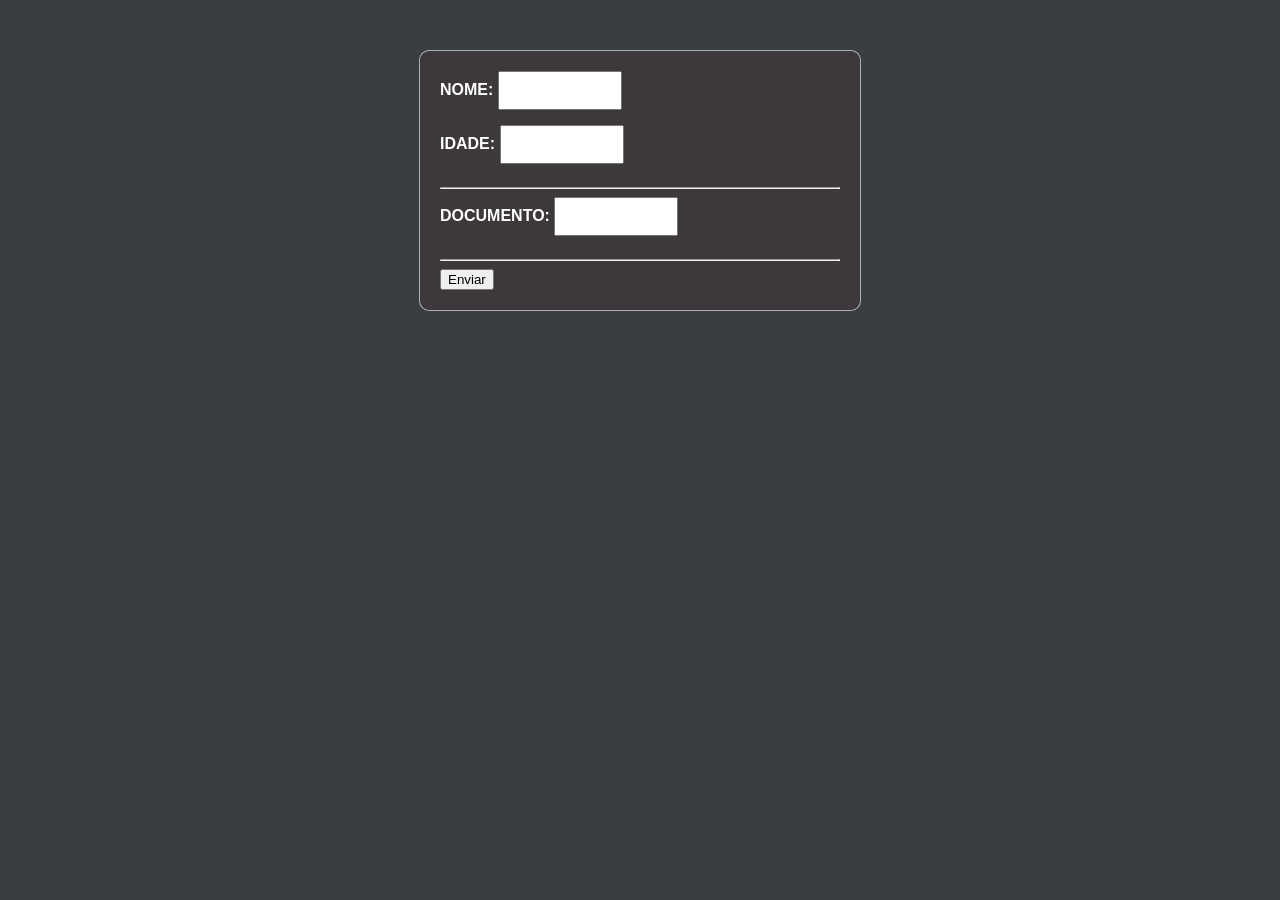
==== index.html @ c34dcff2 "kk" ====
<!DOCTYPE html>
<html lang="en">
<head>
    <meta charset="UTF-8">
    <meta name="viewport" content="width=device-width, initial-scale=1.0">
    <title>Breakmen</title>
    <link rel="stylesheet" href="style.css">
</head>
<body>
    

<form >
<label >NOME:</label>

<input type="text">
<br>
<label>IDADE:</label>

<input type="number">
<hr>

<label>DOCUMENTO:</label>

<input type="number">
<hr>
<button>Enviar</button>

<!--formas de fazer o projeto-->


</form>


</body>
</html>
---- style.css ----
body{

background-color:  #3a3d42;
font-family: Verdana, Geneva, Tahoma, sans-serif;
}
form{
width: 400px;
    background-color: rgb(61, 56, 60);
    padding: 20px;
    margin: 50px auto;
    border: 1px solid #cccccccc;
    border-radius: 10px;
}
label{
color: white;
    font-weight: bold;
}
input{
    width: 100px;
    padding: 10px;
    margin-bottom: 15px;
}
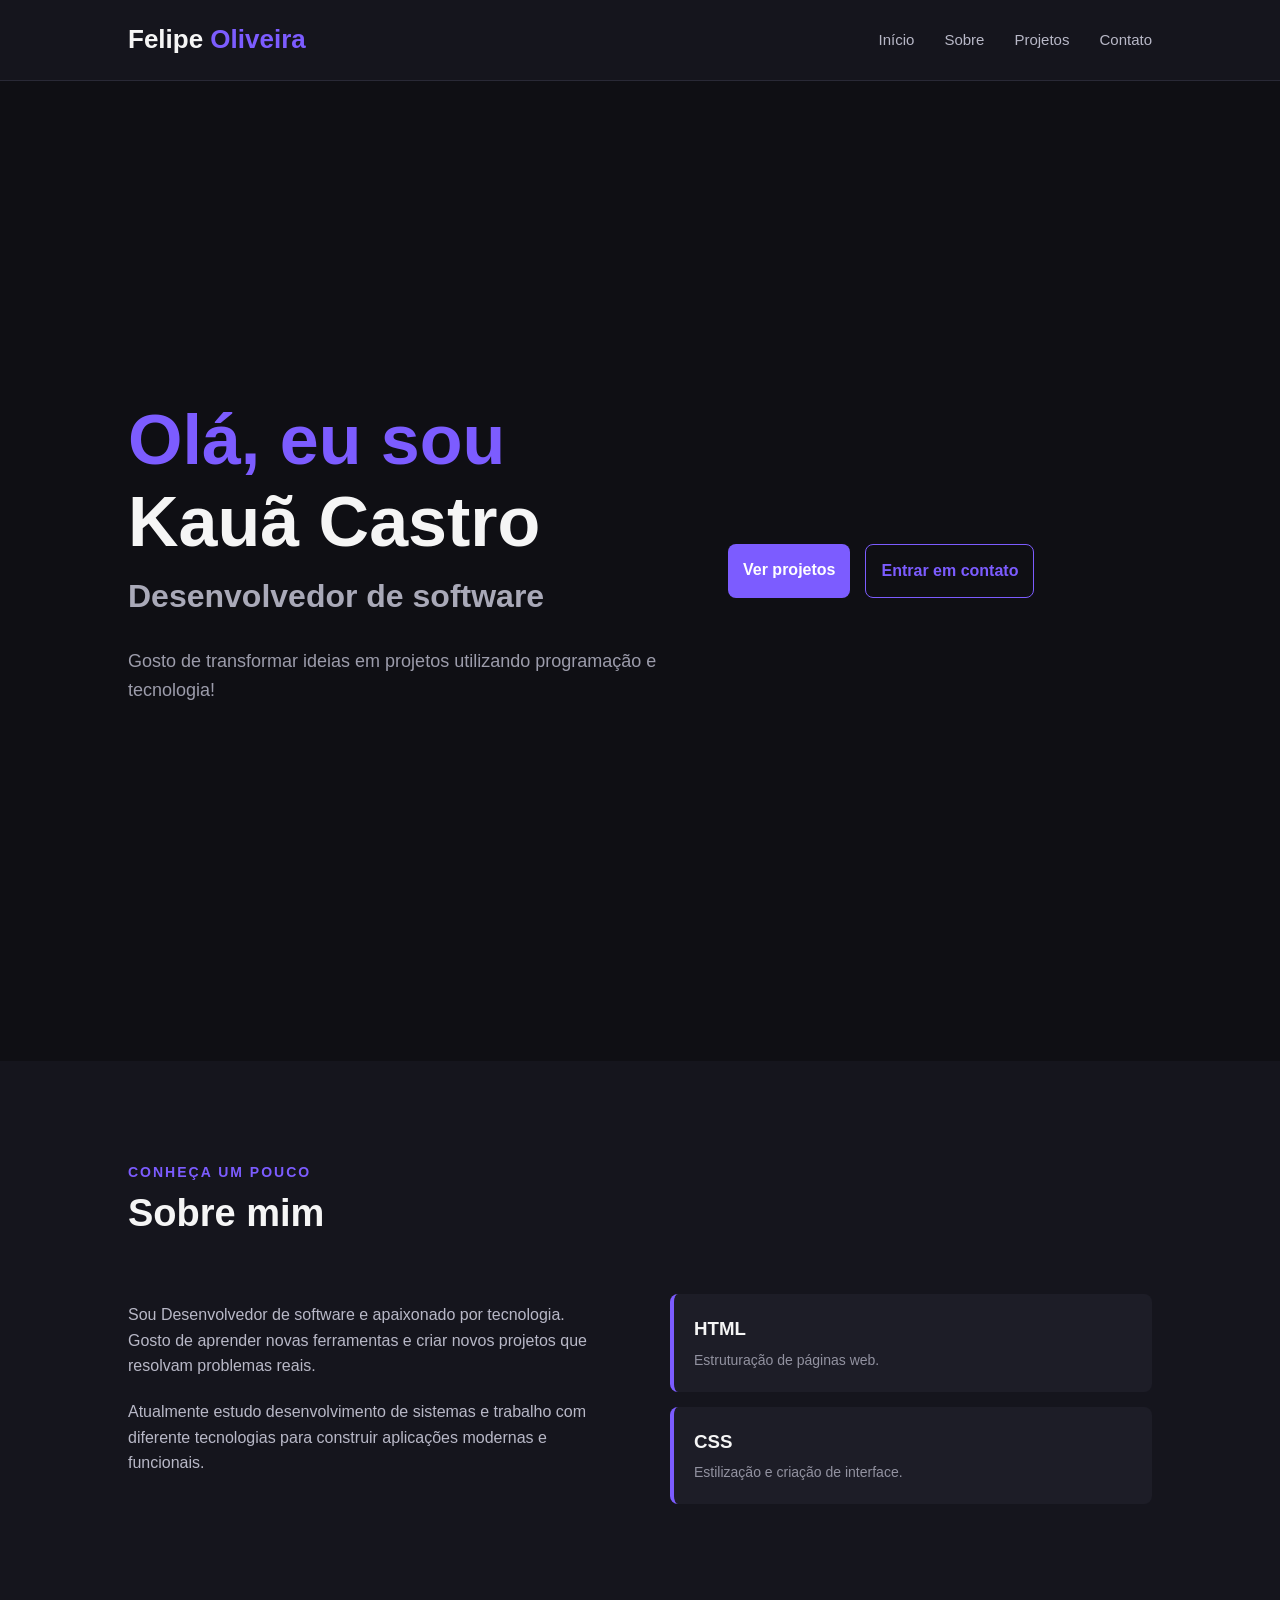
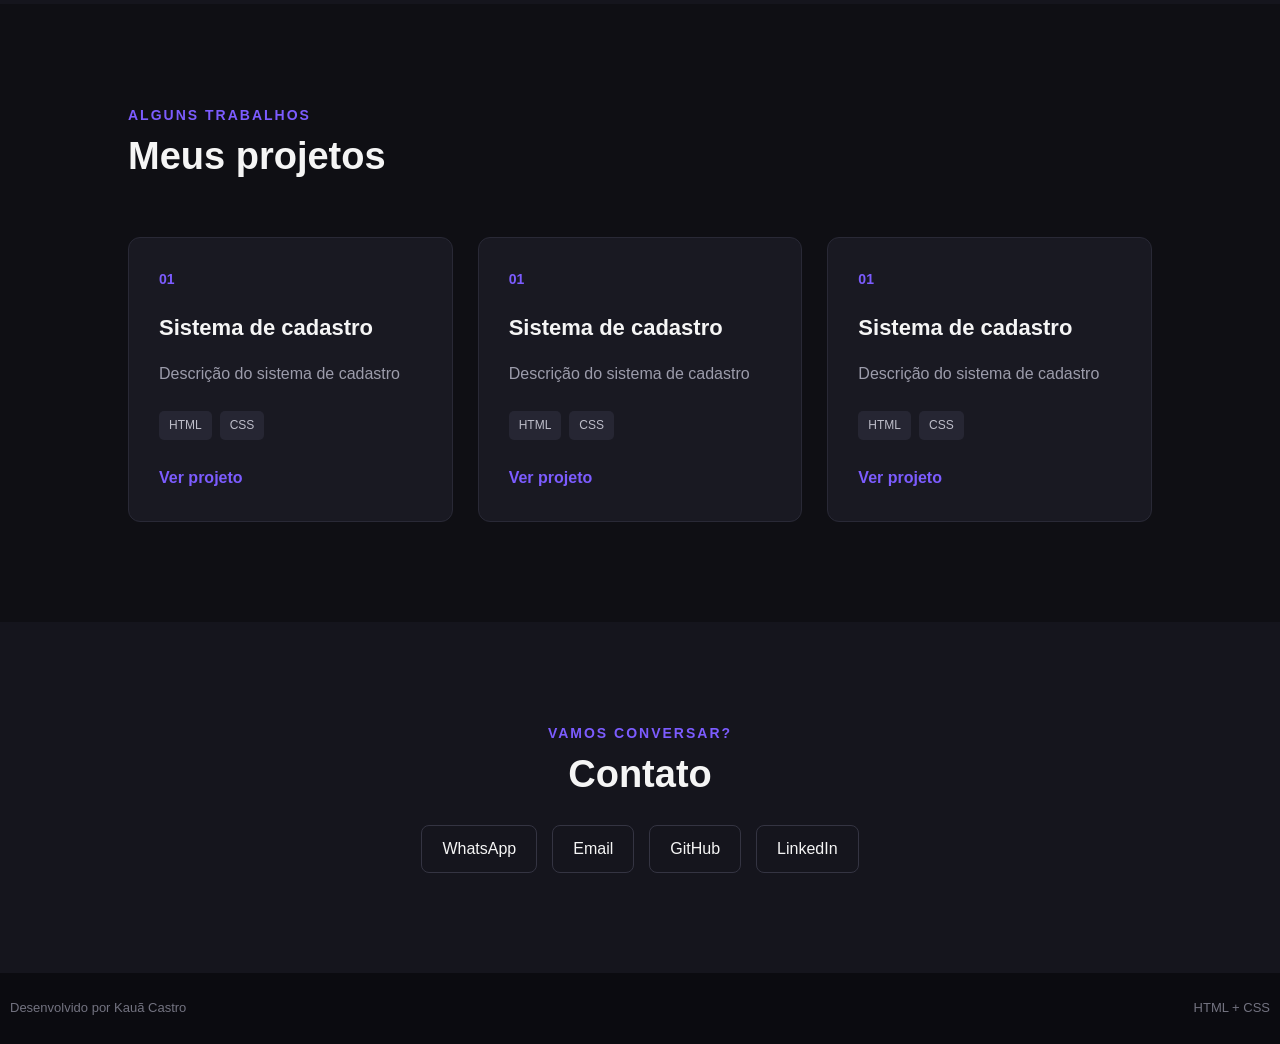
==== commit 6799155d: "Salvar" ====
--- a/index.html
+++ b/index.html
@@ -1,35 +1,151 @@
 <!DOCTYPE html>
-<html lang="en">
+<html lang="pt-br">
 <head>
     <meta charset="UTF-8">
     <meta name="viewport" content="width=device-width, initial-scale=1.0">
-    <title>Breakmen</title>
-    <link rel="stylesheet" href="style.css">
+    <title>Felipe Oliveira | Portfólio</title>
+    <link rel="stylesheet" href="portifolio.css">
 </head>
 <body>
+    <!--   MENU   -->
+    <header>
+        <div class="logo">
+            <h2>Felipe <span>Oliveira</span></h2>
+        </div>
+
+        <nav>
+            <a href="#inicio">Início</a>
+            <a href="#sobre">Sobre</a>
+            <a href="#projetos">Projetos</a>
+            <a href="#contato">Contato</a>
+        </nav>
+    </header>
+
+    <!--   CONTEÚDO PRINCIPAL   -->
     
+    <main>
+        <!--   SEÇÂO DE INÍCIO   -->
+           <section id="inicio" class="inicio">
+            <div class="inicio-conteudo">
+                <p class="apresentacao">Olá, eu sou</p>
+                <h1>Kauã Castro</h1>
+                <h2>Desenvolvedor de software</h2>
+                <p class="descricao">
+                    Gosto de transformar ideias em projetos utilizando programação e tecnologia!
+                </p>
+            </div>
 
-<form >
-<label >NOME:</label>
+            <div class="botoes">
+                <a href="#projetos" class="botao">Ver projetos</a>
+                <a href="#contato" class="botao botao-secundario">Entrar em contato</a>
+            </div>
+           </section>
 
-<input type="text">
-<br>
-<label>IDADE:</label>
+           <!--   SOBRE   -->
+            <section id="sobre" class="sobre">
+                <div class="titulo-secao">
+                    <p>Conheça um pouco</p>
+                    <h2>Sobre mim</h2>
+                </div>
 
-<input type="number">
-<hr>
+                <div class="sobre-conteudo">
+                    <div class="sobre-texto"> 
+                        <p>
+                            Sou Desenvolvedor de software e apaixonado por tecnologia. Gosto de aprender novas ferramentas e criar novos projetos que resolvam problemas reais.
+                        </p>
+                        <p>
+                            Atualmente estudo desenvolvimento de sistemas e trabalho com diferente tecnologias para construir aplicações modernas e funcionais.
+                        </p>
+                    </div>
+                    <div class="habilidades">
+                        <div class="habilidade">
+                            <h3>HTML</h3>
+                            <p>Estruturação de páginas web.</p>
+                        </div>  
+                        <div class="habilidade">
+                            <h3>CSS</h3>
+                            <p>Estilização e criação de interface.</p>
+                        </div>
+                        <!--  div class="habilidade">
+                            <h3>PHP</h3>
+                            <p>Desenvolvimento de aplicações web.</p>
+                        </div  -->
+                    </div>
+                </div>
+            </section>
 
-<label>DOCUMENTO:</label>
+            <section id="projetos" class="projetos-secao">
+                <div class="titulo-secao">
+                    <p>Alguns trabalhos</p>
+                    <h2>Meus projetos</h2>
+                </div>
+                <div class="projetos">
+                    <div class="card">
+                        <div class="numero-projeto">
+                            01
+                        </div>
+                        <h3>Sistema de cadastro</h3>
+                        <p>Descrição do sistema de cadastro</p>
+                        <div class="tecnologias">
+                            <span>HTML</span>
+                            <span>CSS</span>
+                            <!-- span>PHP</span -->
+                        </div>
+                        <a href="cadastro.html">Ver projeto</a>
+                    </div>
+                    <!--  PROJETO 2  -->
+                    <div class="card">
+                        <div class="numero-projeto">
+                            01
+                        </div>
+                        <h3>Sistema de cadastro</h3>
+                        <p>Descrição do sistema de cadastro</p>
+                        <div class="tecnologias">
+                            <span>HTML</span>
+                            <span>CSS</span>
+                            <!-- span>PHP</span -->
+                        </div>
+                        <a href="cadastro.html">Ver projeto</a>
+                    </div>
 
-<input type="number">
-<hr>
-<button>Enviar</button>
+                    <!--   PROJETO 3  -->
+                    <div class="card">
+                        <div class="numero-projeto">
+                            01
+                        </div>
+                        <h3>Sistema de cadastro</h3>
+                        <p>Descrição do sistema de cadastro</p>
+                        <div class="tecnologias">
+                            <span>HTML</span>
+                            <span>CSS</span>
+                            <!-- span>PHP</span -->
+                        </div>
+                        <a href="cadastro.html">Ver projeto</a>
+                    </div>
+                </div>
+            </section>
 
-<!--formas de fazer o projeto-->
+            <section id="contato" class="contato">
+                <div class="titulo-secao">
+                    <p>Vamos conversar?</p>
+                    <h2>Contato</h2>
+                </div>
+                <div class="contato-links">
+                    <a href="https://wa.me/5541998892366">WhatsApp</a>
+                    <a href="mailto:kauacastroamaral@gmail.com">Email</a>
+                    <a href="https://github.com/oliveirafelix">GitHub</a>
+                    <a href="">LinkedIn</a>
+                </div>
+            </section>
+    </main>
 
-
-</form>
-
-
+    <footer>
+        <p>
+            Desenvolvido por <a href="https://look.devlook.xyz">Kauã Castro</a>
+        </p>
+        <p>
+            HTML + CSS
+        </p>
+    </footer>  
 </body>
-</html>
+</html>
--- a/portifolio.css
+++ b/portifolio.css
@@ -0,0 +1,340 @@
+/*===============================*/
+/*   CONFIGURAÇÔES GERAIS   */
+/*===============================*/
+
+
+* {
+    margin: 0;
+    padding: 0;
+}
+
+html {
+    scroll-behavior: smooth;
+}
+
+body {
+    font-family: Arial, Helvetica, sans-serif;
+    background-color: #0f0f14;
+    color: #f5f5f5;
+    line-height: 1.6;
+}
+
+a {
+    text-decoration: none;
+    color: inherit;
+}
+
+/*===============================*/
+/*            MENU               */
+/*===============================*/
+
+header {
+    height: 80px;
+    padding: 0 10%;
+    display: flex;
+    justify-content: space-between;
+    align-items: center;
+    background-color: #15151d;
+    border-bottom: 1px solid #292936;
+    position: sticky;
+    top: 0;
+    z-index: 10;
+}
+
+.logo h2 {
+    font-size: 26px;
+}
+
+.logo span {
+    color: #7c5cff;
+}
+
+nav {
+    display: flex;
+    gap: 30px;
+}
+
+nav a {
+    color: #b8b8c7;
+    font-size: 15px;
+    transition: 0.3s;
+}
+
+nav a:hover {
+    color: #7c5cff;
+}
+
+/*===============================*/
+/*          INICIO               */
+/*===============================*/
+
+.inicio {
+    min-height: calc(100vh - 80px);
+    padding: 80px 10%;
+    display: flex;
+    align-items: center;
+    background-color: #0f0f14;
+}
+
+.inicio-conteudo {
+    max-width: 750px;
+}
+
+.apresentacao {
+    color: #7c5cff;
+    font-size: 70px;
+    line-height: 1.1;
+    font-weight: bold;
+    margin-bottom: 5px;
+}
+
+.inicio h1 {
+    font-size: 70px;
+    line-height: 1.1;
+    margin-bottom: 10px;
+}
+
+.inicio h2 {
+    font-size: 32px;
+    color: #a9a9b8;
+    margin-bottom: 25px;
+}
+
+.descricao {
+    max-width: 600px;
+    color: #9c9cab;
+    font-size: 18px;
+    margin-bottom: 35px;
+}
+
+/*===============================*/
+/*          BOTÔES               */
+/*===============================*/
+
+.botoes {
+    display: flex;
+    gap: 15px;
+}
+
+.botao {
+    display: inline-block;
+    background-color: #7c5cff;
+    color: #ffffff;
+    padding: 13px 15px;
+    border-radius: 8px;
+    font-weight: bold;
+    transition: 0.3s;
+    
+}
+
+.botao:hover {
+    background-color: transparent;
+    border: 1px solid #7c5cff;
+    transform: translateY(-3px);
+}
+
+.botao-secundario {
+    background-color: transparent;
+    border: 1px solid #7c5cff;
+    color: #7c5cff;
+}
+
+.botao-secundario:hover {
+    background-color: #7c5cff;
+    color: #ffffff;
+}
+
+/*===============================*/
+/*           SEÇÔES              */
+/*===============================*/
+
+section {
+    padding: 100px 10%;
+}
+
+.titulo-secao {
+    margin-bottom: 50px;
+}
+
+.titulo-secao p {
+    color: #7c5cff;
+    font-size: 14px;
+    font-weight: bold;
+    text-transform: uppercase;
+    letter-spacing: 2px;
+}
+
+.titulo-secao h2 {
+    font-size: 38px;
+}
+
+/*===============================*/
+/*            SOBRE              */
+/*===============================*/
+
+.sobre {
+    background-color: #15151d;
+}
+
+.sobre-conteudo {
+    display: flex;
+    gap: 60px;
+    align-items: center;
+}
+
+.sobre-texto {
+    flex: 1;
+    color: #b8b8c7;
+}
+
+.sobre-texto p {
+    margin-bottom: 20px;
+}
+
+.habilidades {
+    flex: 1;
+    display: flex;
+    flex-direction: column;
+    gap: 15px;
+}
+
+.habilidade {
+    background-color: #1d1d27;
+    padding: 20px;
+    border-radius: 8px;
+    border-left: 4px solid #7c5cff;
+}
+
+.habilidade h3 {
+    margin-bottom: 5px;
+}
+
+.habilidade p {
+    color: #9292a0;
+    font-size: 14px;
+}
+
+/*===============================*/
+/*          PROJETOS             */
+/*===============================*/
+
+.projetos-secao {
+    background-color: #0f0f14;
+}
+
+.projetos {
+    display: flex;
+    gap: 25px;
+}
+
+.card {
+    flex: 1;
+    background-color: #191922;
+    padding: 30px;
+    border: 1px solid #292936;
+    border-radius: 12px;
+    transition: 0.3s;
+}
+
+.card:hover {
+    transform: translateY(-8px);
+    border-color: #7c5cff;
+}
+
+.numero-projeto {
+    color: #7c5cff;
+    font-size: 14px;
+    font-weight: bold;
+    margin-bottom: 20px;
+}
+
+.card h3 {
+    font-size: 22px;
+    margin-bottom: 15px;
+}
+
+.card p {
+    color: #9c9cab;
+    margin-bottom: 25px;
+}
+
+.card > a {
+    color: #7c5cff;
+    font-weight: bold;
+}
+
+/*===============================*/
+/*          TECNOLOGIAS          */
+/*===============================*/
+
+.tecnologias {
+    display: flex;
+    gap: 8px;
+    margin-bottom: 25px;
+}
+
+.tecnologias span {
+    background-color: #262633;
+    color: #bdbdc9;
+    padding: 5px 10px;
+    border-radius: 5px;
+    font-size: 12px;
+}
+
+
+/*===============================*/
+/*         CONTATO               */
+/*===============================*/
+
+.contato {
+    background-color: #15151d;
+    text-align: center;
+}
+
+.contato .titulo-secao {
+    margin-bottom: 20px;
+}
+
+.contatp-texto {
+    max-width: 600px;
+    margin: 0 auto 30px auto;
+    color: #9c9cab;
+}
+
+.contato-links {
+    display: flex;
+    justify-content: center;
+    gap: 15px;
+}
+
+.contato-links a {
+    border: 1px solid #343442;
+    padding: 10px 20px;
+    border-radius: 8px;
+    transition: 0.3s;
+}
+
+.contato-links a:hover {
+    border-color: #7c5cff;
+    color: #7c5cff;
+    transform: translateY(-3px);
+}
+
+/*===============================*/
+/*           RODAPÉ              */
+/*===============================*/
+
+footer {
+    padding: 25px 10px;
+    background-color: #0b0b10;
+    color: #737380;
+    display: flex;
+    justify-content: space-between;
+    font-size: 13px;
+}
+
+/*===============================*/
+/*        RESPONSIVIDADE         */
+/*===============================*/
+
+@media (max-width: 800px)
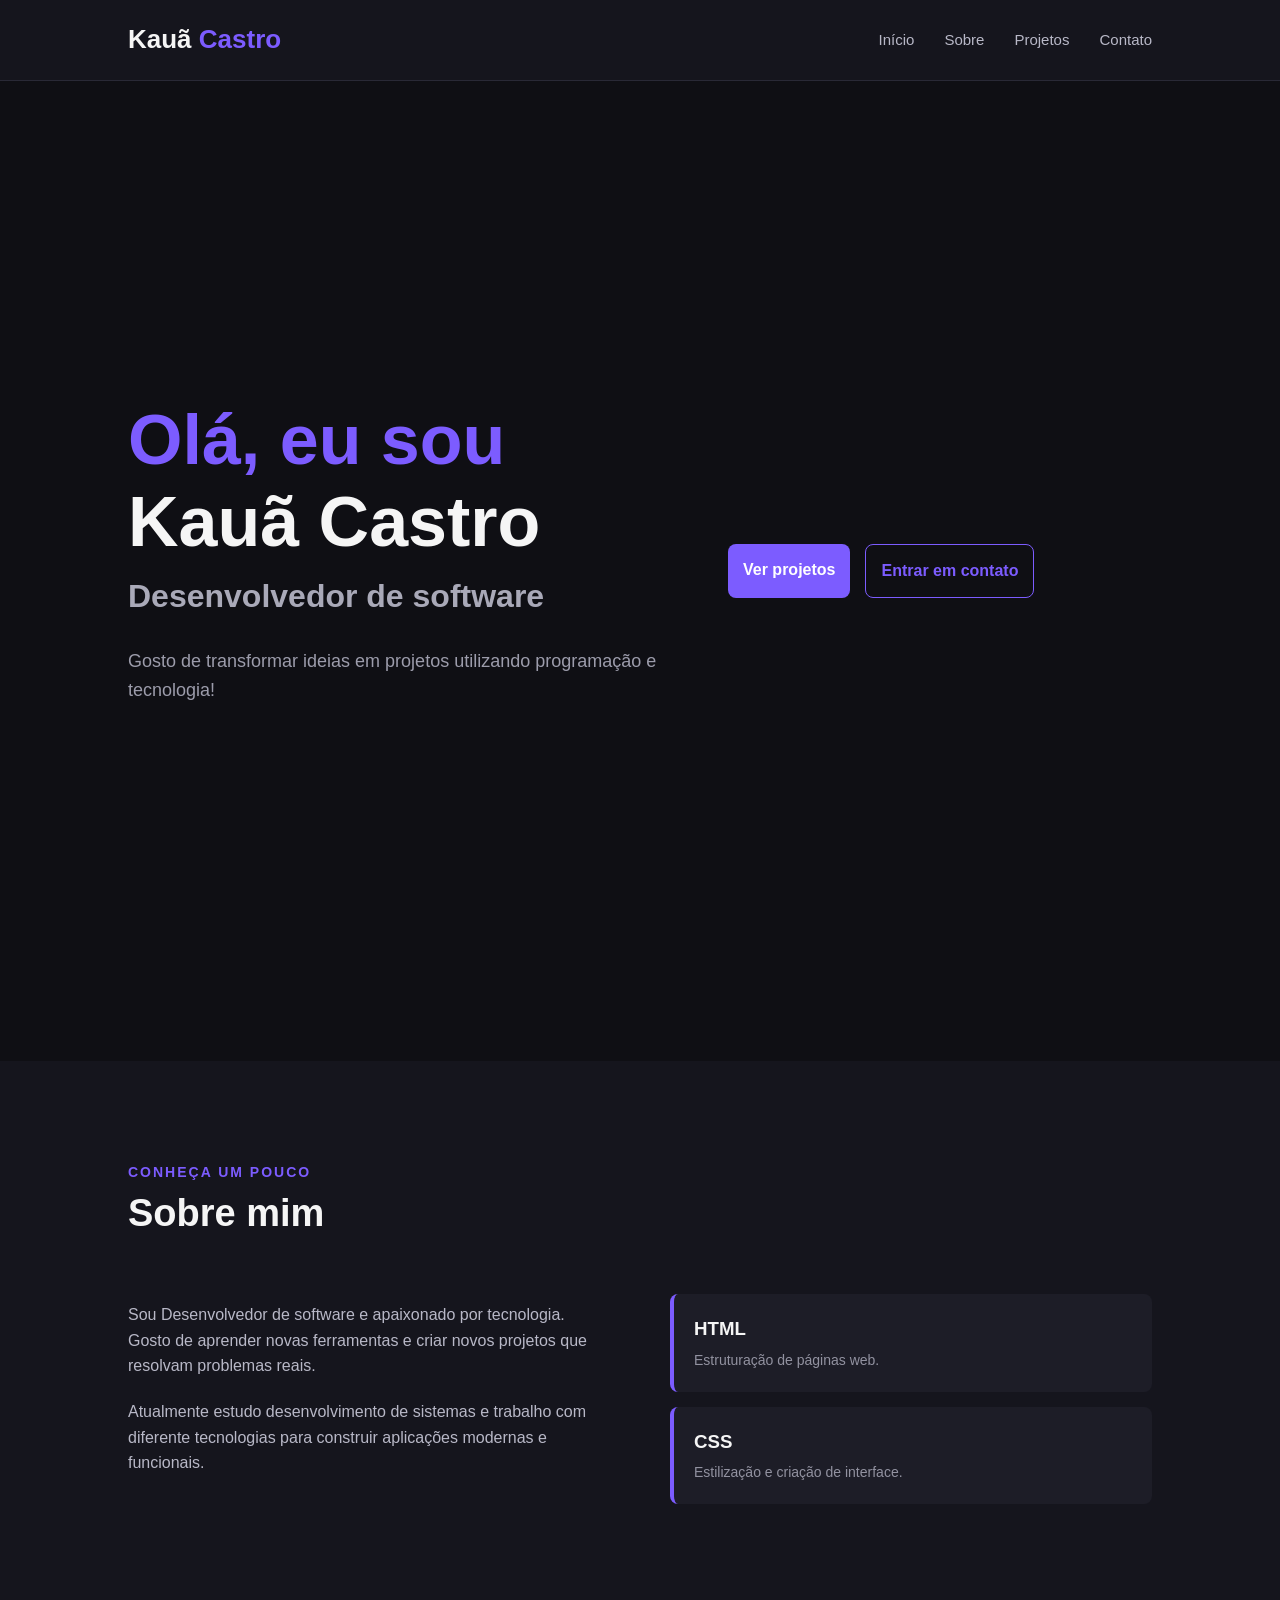
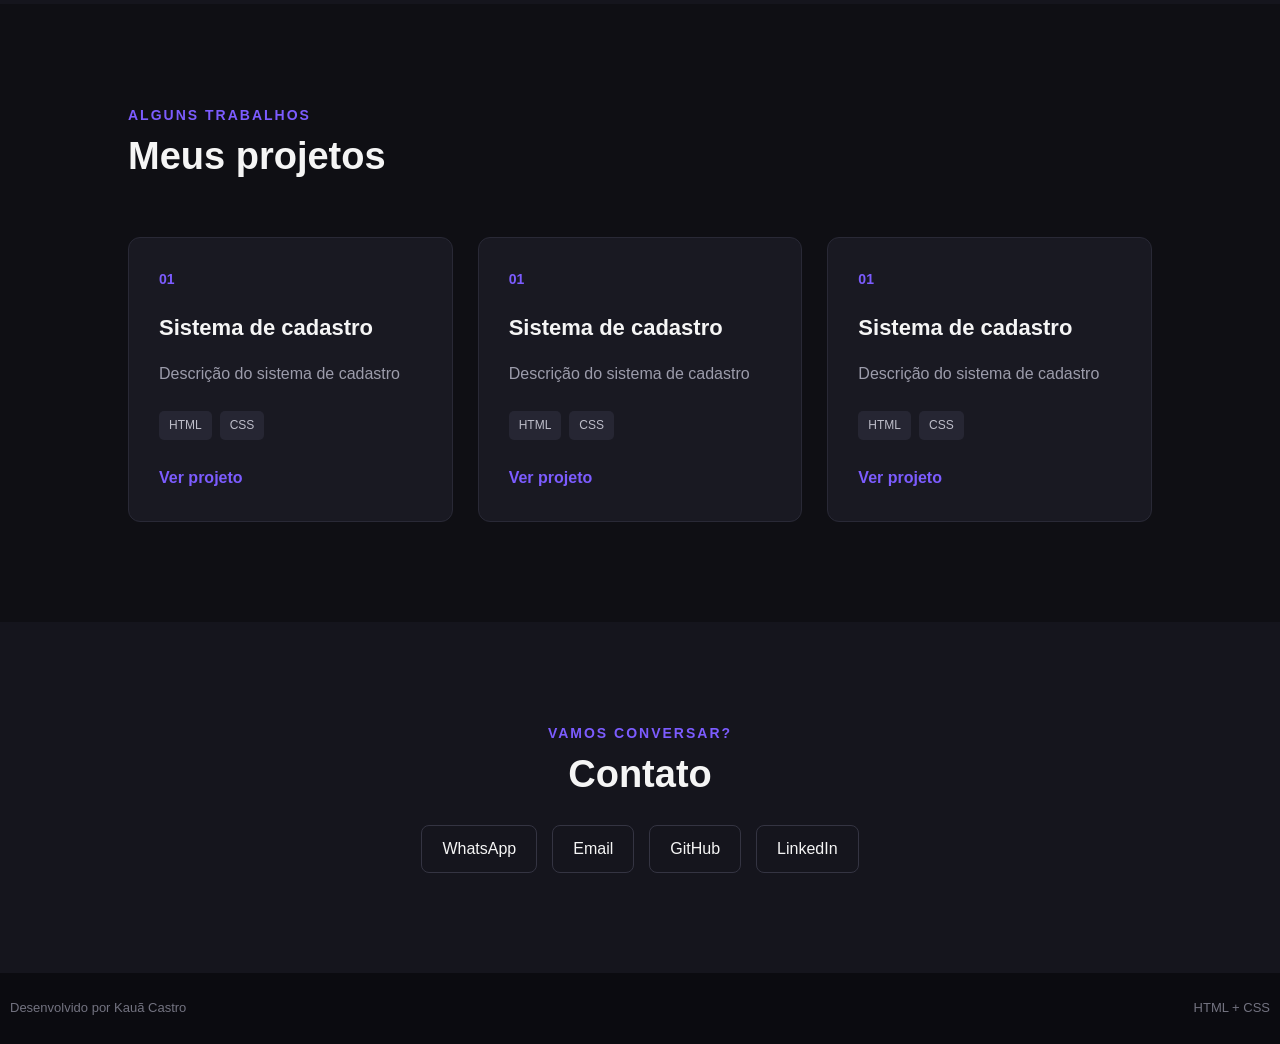
==== commit 03608a47: "SALVAR" ====
--- a/index.html
+++ b/index.html
@@ -3,14 +3,14 @@
 <head>
     <meta charset="UTF-8">
     <meta name="viewport" content="width=device-width, initial-scale=1.0">
-    <title>Felipe Oliveira | Portfólio</title>
+    <title>Kauã Castro | Portfólio</title>
     <link rel="stylesheet" href="portifolio.css">
 </head>
 <body>
     <!--   MENU   -->
     <header>
         <div class="logo">
-            <h2>Felipe <span>Oliveira</span></h2>
+            <h2>Kauã <span>Castro</span></h2>
         </div>
 
         <nav>
@@ -133,7 +133,7 @@
                 <div class="contato-links">
                     <a href="https://wa.me/5541998892366">WhatsApp</a>
                     <a href="mailto:kauacastroamaral@gmail.com">Email</a>
-                    <a href="https://github.com/oliveirafelix">GitHub</a>
+                    <a href="https://github.com/kauacastroamaral-prog">GitHub</a>
                     <a href="">LinkedIn</a>
                 </div>
             </section>
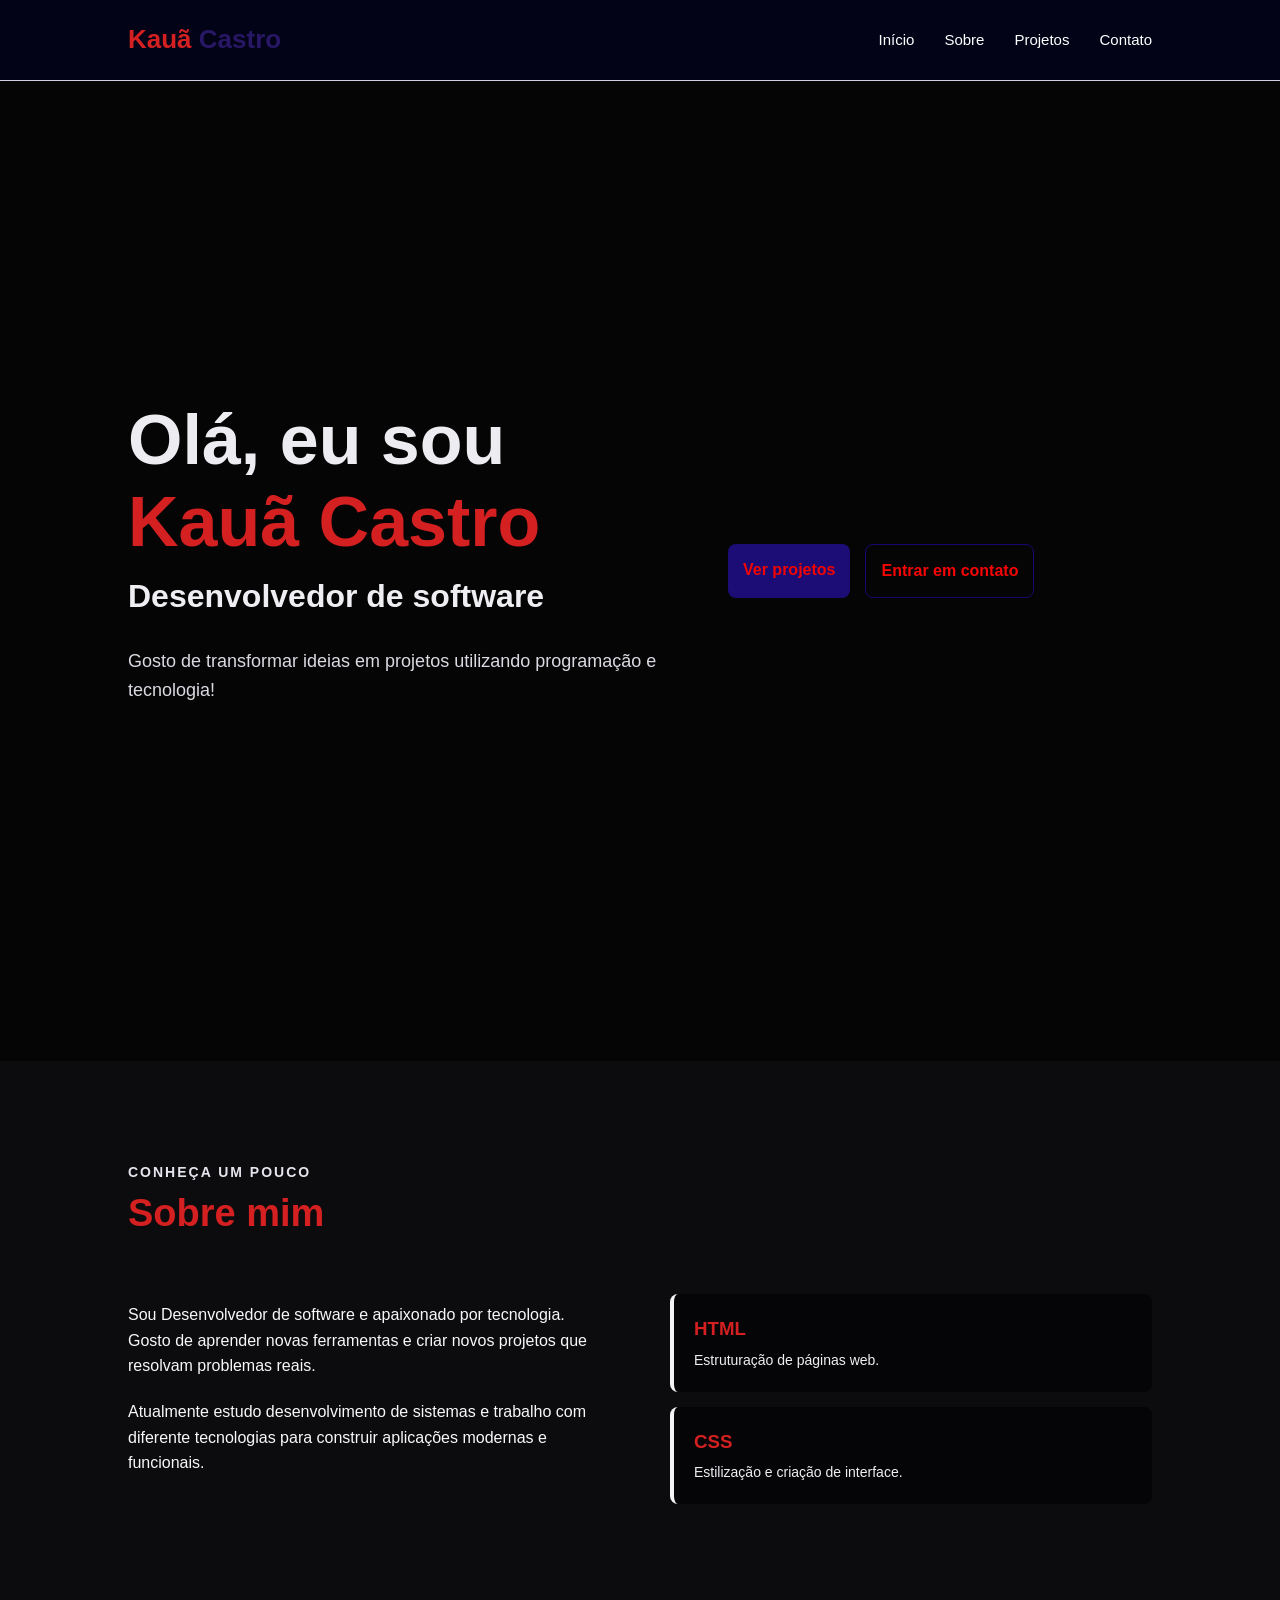
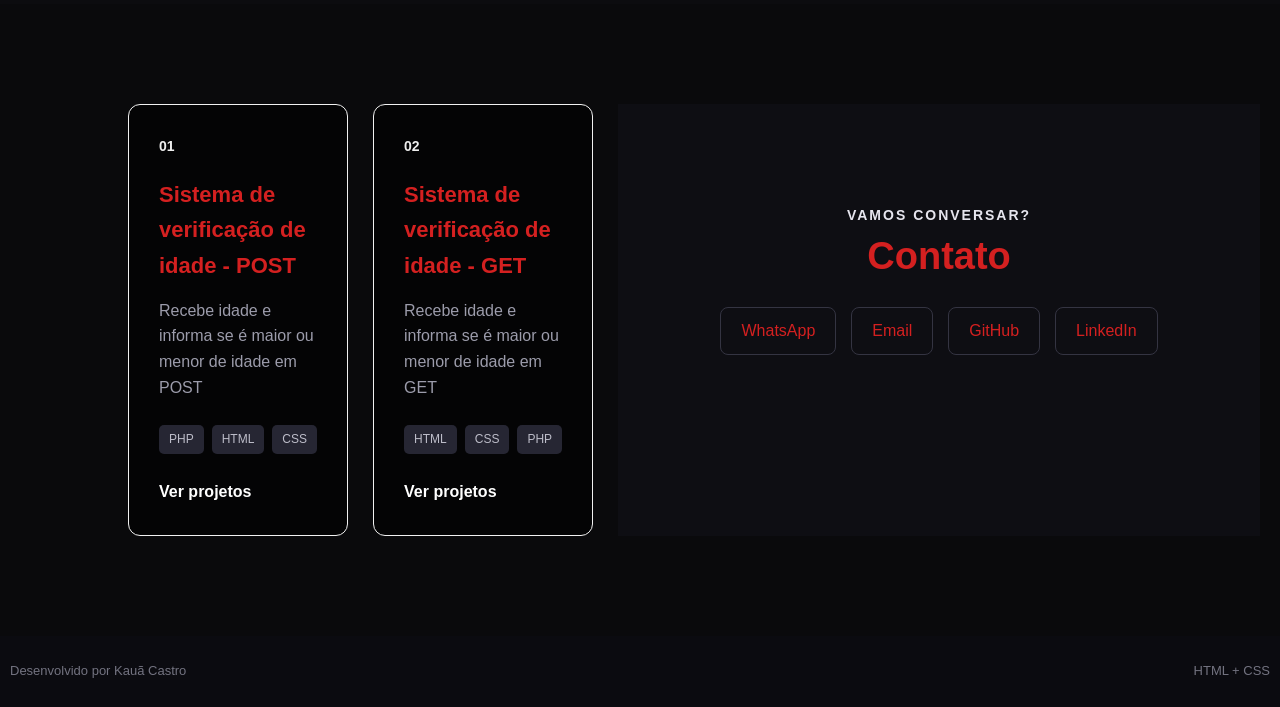
==== commit e659d055: "l" ====
--- a/index.html
+++ b/index.html
@@ -1,3 +1,4 @@
+
 <!DOCTYPE html>
 <html lang="pt-br">
 <head>
@@ -10,6 +11,7 @@
     <!--   MENU   -->
     <header>
         <div class="logo">
+            
             <h2>Kauã <span>Castro</span></h2>
         </div>
 
@@ -75,55 +77,67 @@
             </section>
 
             <section id="projetos" class="projetos-secao">
-                <div class="titulo-secao">
-                    <p>Alguns trabalhos</p>
-                    <h2>Meus projetos</h2>
+                <div class="projetos">
+
+                <!-- PROJETO 1 -->
+
+                <div class="card">
+
+                    <div class="numero-projeto">
+                        01
+                    </div>
+
+                    <h3>Sistema de verificação de idade - POST</h3>
+                    <p>
+                        Recebe idade e informa se é maior ou menor de idade em POST
+                    </p>
+
+                    <div class="tecnologias">
+                        <span>PHP</span>
+                        <span>HTML</span>
+                        <span>CSS</span>
+                    </div>
+                    <a href="idade-POST.php">Ver projetos</a>
                 </div>
-                <div class="projetos">
+
+                <!-- PROJETO 2-->
+
+                <div class="card">
+
+                    <div class="numero-projeto">
+                        02
+                    </div>
+
+                    <h3>Sistema de verificação de idade - GET</h3>
+                    <p>
+                        Recebe idade e informa se é maior ou menor de idade em GET
+                    </p>
+
+                    <div class="tecnologias">
+                        <span>HTML</span>
+                        <span>CSS</span>
+                        <span>PHP</span>
+                    </div>
+                    <a href="idade-GET.php">Ver projetos</a>
+                </div>
+
+
+                    <!--   PROJETO 3  >
                     <div class="card">
                         <div class="numero-projeto">
-                            01
+                            03
                         </div>
                         <h3>Sistema de cadastro</h3>
                         <p>Descrição do sistema de cadastro</p>
                         <div class="tecnologias">
                             <span>HTML</span>
                             <span>CSS</span>
-                            <!-- span>PHP</span -->
-                        </div>
-                        <a href="cadastro.html">Ver projeto</a>
-                    </div>
-                    <!--  PROJETO 2  -->
-                    <div class="card">
-                        <div class="numero-projeto">
-                            01
-                        </div>
-                        <h3>Sistema de cadastro</h3>
-                        <p>Descrição do sistema de cadastro</p>
-                        <div class="tecnologias">
-                            <span>HTML</span>
-                            <span>CSS</span>
-                            <!-- span>PHP</span -->
-                        </div>
-                        <a href="cadastro.html">Ver projeto</a>
-                    </div>
-
-                    <!--   PROJETO 3  -->
-                    <div class="card">
-                        <div class="numero-projeto">
-                            01
-                        </div>
-                        <h3>Sistema de cadastro</h3>
-                        <p>Descrição do sistema de cadastro</p>
-                        <div class="tecnologias">
-                            <span>HTML</span>
-                            <span>CSS</span>
-                            <!-- span>PHP</span -->
-                        </div>
-                        <a href="cadastro.html">Ver projeto</a>
+                            < span>PHP</span -->
+                        <!--/div>
+                        <a href="idade.php">Ver projeto</a>
                     </div>
                 </div>
-            </section>
+            </section-->
 
             <section id="contato" class="contato">
                 <div class="titulo-secao">
@@ -148,4 +162,4 @@
         </p>
     </footer>  
 </body>
-</html>+</html>
--- a/portifolio.css
+++ b/portifolio.css
@@ -14,8 +14,8 @@
 
 body {
     font-family: Arial, Helvetica, sans-serif;
-    background-color: #0f0f14;
-    color: #f5f5f5;
+    background-color: #2222b1;
+    color: #d42020;
     line-height: 1.6;
 }
 
@@ -34,8 +34,8 @@
     display: flex;
     justify-content: space-between;
     align-items: center;
-    background-color: #15151d;
-    border-bottom: 1px solid #292936;
+    background-color: #030318;
+    border-bottom: 1px solid #cfcfe2;
     position: sticky;
     top: 0;
     z-index: 10;
@@ -46,7 +46,7 @@
 }
 
 .logo span {
-    color: #7c5cff;
+    color: #271764;
 }
 
 nav {
@@ -55,13 +55,13 @@
 }
 
 nav a {
-    color: #b8b8c7;
+    color: #fefeff;
     font-size: 15px;
     transition: 0.3s;
 }
 
 nav a:hover {
-    color: #7c5cff;
+    color: #c92828;
 }
 
 /*===============================*/
@@ -73,7 +73,7 @@
     padding: 80px 10%;
     display: flex;
     align-items: center;
-    background-color: #0f0f14;
+    background-color: #050505;
 }
 
 .inicio-conteudo {
@@ -81,7 +81,7 @@
 }
 
 .apresentacao {
-    color: #7c5cff;
+    color: #edecf1;
     font-size: 70px;
     line-height: 1.1;
     font-weight: bold;
@@ -96,13 +96,13 @@
 
 .inicio h2 {
     font-size: 32px;
-    color: #a9a9b8;
+    color: #eeeef3;
     margin-bottom: 25px;
 }
 
 .descricao {
     max-width: 600px;
-    color: #9c9cab;
+    color: #dadae2;
     font-size: 18px;
     margin-bottom: 35px;
 }
@@ -118,30 +118,30 @@
 
 .botao {
     display: inline-block;
-    background-color: #7c5cff;
-    color: #ffffff;
+    background-color: #1c0c75;
+    color: #f00404;
     padding: 13px 15px;
     border-radius: 8px;
     font-weight: bold;
     transition: 0.3s;
-    
+
 }
 
 .botao:hover {
     background-color: transparent;
-    border: 1px solid #7c5cff;
+    border: 1px solid #1c047c;
     transform: translateY(-3px);
 }
 
 .botao-secundario {
     background-color: transparent;
-    border: 1px solid #7c5cff;
-    color: #7c5cff;
+    border: 1px solid #1b0570;
+    color: #f50505;
 }
 
 .botao-secundario:hover {
-    background-color: #7c5cff;
-    color: #ffffff;
+    background-color: #1c076d;
+    color: #f01a1a;
 }
 
 /*===============================*/
@@ -157,7 +157,7 @@
 }
 
 .titulo-secao p {
-    color: #7c5cff;
+    color: #e6e5ee;
     font-size: 14px;
     font-weight: bold;
     text-transform: uppercase;
@@ -173,7 +173,7 @@
 /*===============================*/
 
 .sobre {
-    background-color: #15151d;
+    background-color: #0c0c0f;
 }
 
 .sobre-conteudo {
@@ -184,7 +184,7 @@
 
 .sobre-texto {
     flex: 1;
-    color: #b8b8c7;
+    color: #f8f8f8;
 }
 
 .sobre-texto p {
@@ -199,10 +199,10 @@
 }
 
 .habilidade {
-    background-color: #1d1d27;
+    background-color: #050507;
     padding: 20px;
     border-radius: 8px;
-    border-left: 4px solid #7c5cff;
+    border-left: 4px solid #f4f3f8;
 }
 
 .habilidade h3 {
@@ -210,7 +210,7 @@
 }
 
 .habilidade p {
-    color: #9292a0;
+    color: #efeff3;
     font-size: 14px;
 }
 
@@ -219,7 +219,7 @@
 /*===============================*/
 
 .projetos-secao {
-    background-color: #0f0f14;
+    background-color: #0a0a0c;
 }
 
 .projetos {
@@ -229,20 +229,20 @@
 
 .card {
     flex: 1;
-    background-color: #191922;
+    background-color: #040405;
     padding: 30px;
-    border: 1px solid #292936;
+    border: 1px solid #f1f1f1;
     border-radius: 12px;
     transition: 0.3s;
 }
 
 .card:hover {
     transform: translateY(-8px);
-    border-color: #7c5cff;
+    border-color: #fcfcfc;
 }
 
 .numero-projeto {
-    color: #7c5cff;
+    color: #eeeeee;
     font-size: 14px;
     font-weight: bold;
     margin-bottom: 20px;
@@ -258,8 +258,8 @@
     margin-bottom: 25px;
 }
 
-.card > a {
-    color: #7c5cff;
+.card>a {
+    color: #ffffff;
     font-weight: bold;
 }
 
@@ -287,7 +287,7 @@
 /*===============================*/
 
 .contato {
-    background-color: #15151d;
+    background-color: #0e0e13;
     text-align: center;
 }
 
@@ -298,7 +298,7 @@
 .contatp-texto {
     max-width: 600px;
     margin: 0 auto 30px auto;
-    color: #9c9cab;
+    color: #e6e6f3;
 }
 
 .contato-links {
@@ -315,8 +315,8 @@
 }
 
 .contato-links a:hover {
-    border-color: #7c5cff;
-    color: #7c5cff;
+    border-color: #e1deec;
+    color: #f50101;
     transform: translateY(-3px);
 }
 
@@ -337,4 +337,80 @@
 /*        RESPONSIVIDADE         */
 /*===============================*/
 
-@media (max-width: 800px)+@media (max-width: 800px) {
+
+    /*MENU / HEADER*/
+
+    header {
+        height: auto;
+        padding: 20px 5%;
+        flex-direction: column;
+        gap: 15px;
+    }
+
+    /*LINKS DO MENU*/
+    nav {
+        gap: 15px;
+        flex-wrap: wrap;
+        justify-content: center;
+    }
+
+    /*INICIO*/
+
+    .inicio {
+        min-height: auto;
+        padding: 70px 5%;
+
+
+    }
+
+    .apresentacao {
+        font-size: 24px;
+
+    }
+    
+    .inicio h1{
+        font-size: 48px;
+    }
+    .inicio h2{
+        font-size: 24px;
+    }
+    .descricao {
+        font-size: 16px;
+    }
+
+    /*TODAS AS SEÇÕES*/
+
+    section{
+        padding: 70px 5%;
+    }
+    /*SOBRE*/
+    .sobre-conteudo{
+        flex-direction: column;
+        align-items: stretch;
+
+    }
+    /*PROJETOS*/
+
+    .projetos{
+        flex-direction: column,  
+    }
+    /*BOTÕES*/
+    .botoes{
+     flex-direction: column;
+     align-items: flex-start;   
+    }
+
+    /*CONTATO*/
+    .contato{
+        flex-wrap: wrap;
+
+    }
+    /*RODEPE*/
+
+    footer{
+        flex-direction: column;
+        text-align: center;
+        gap: 10px;
+    }
+}
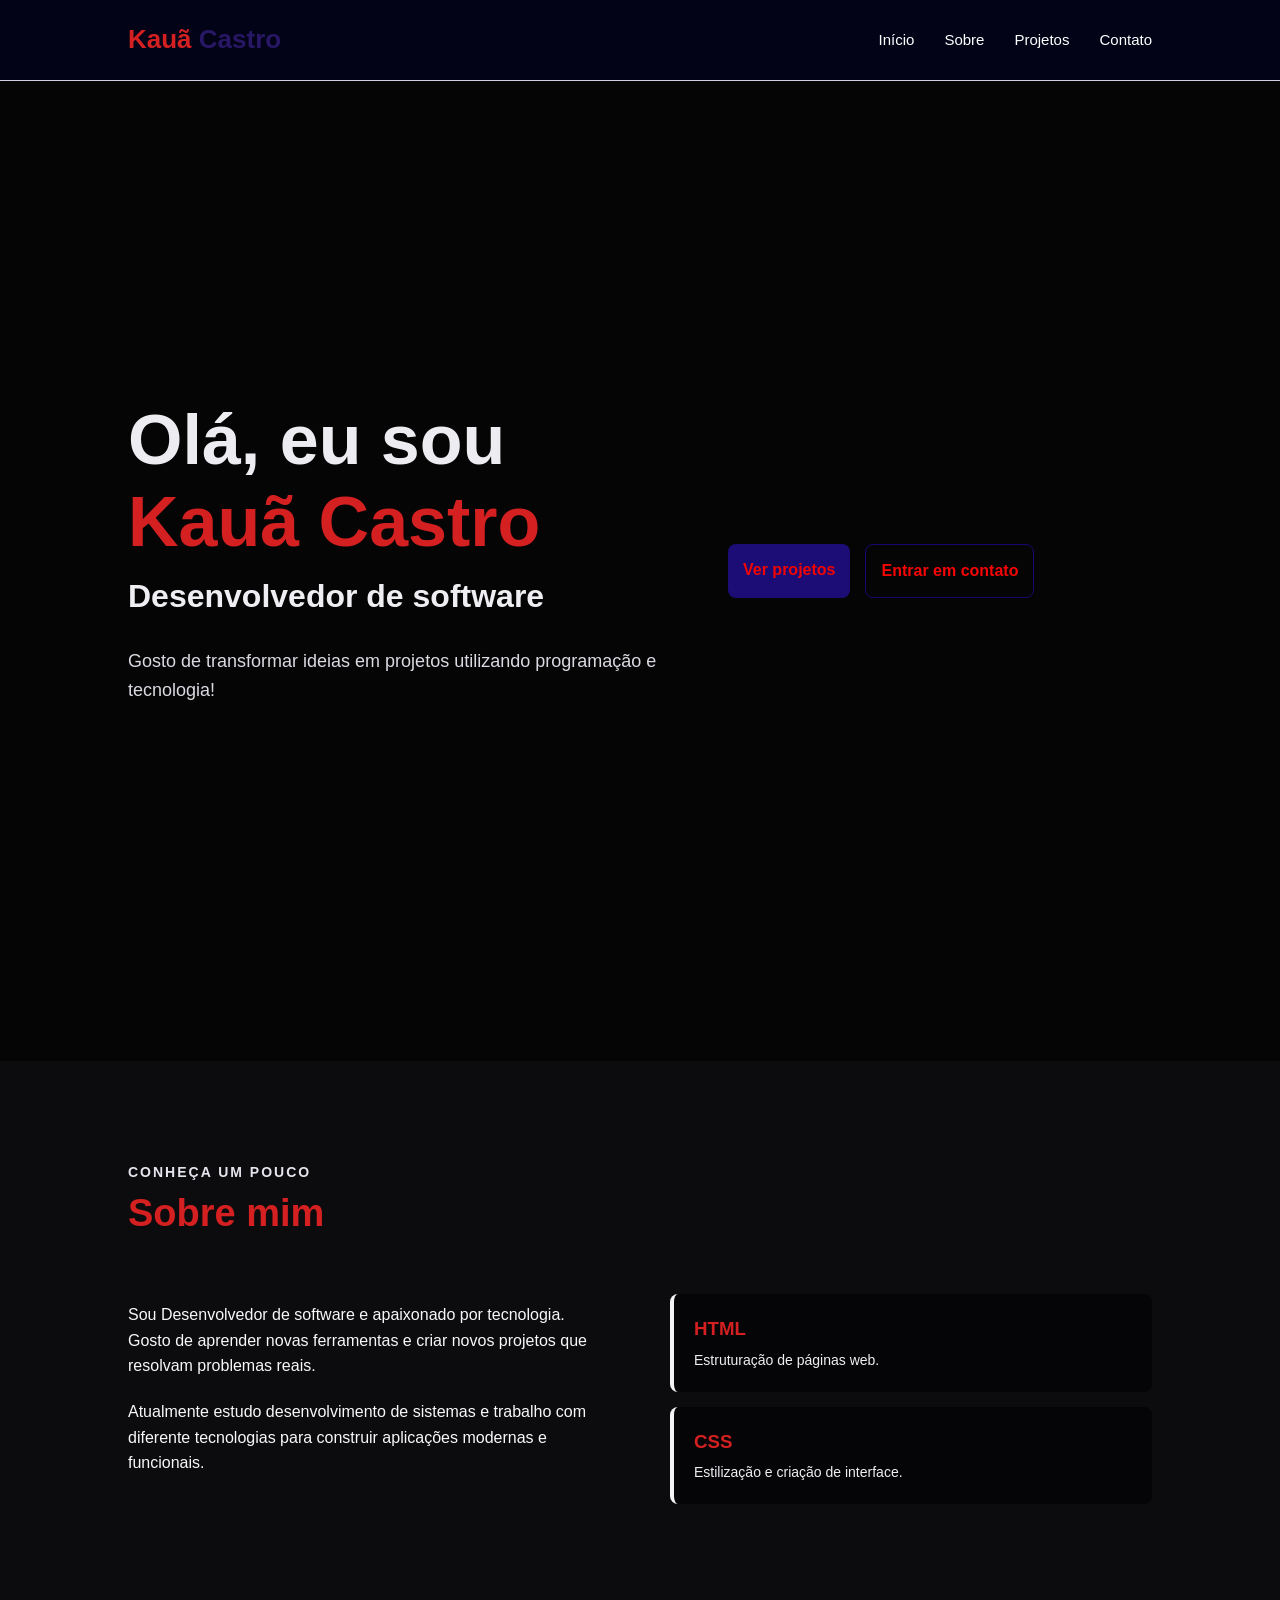
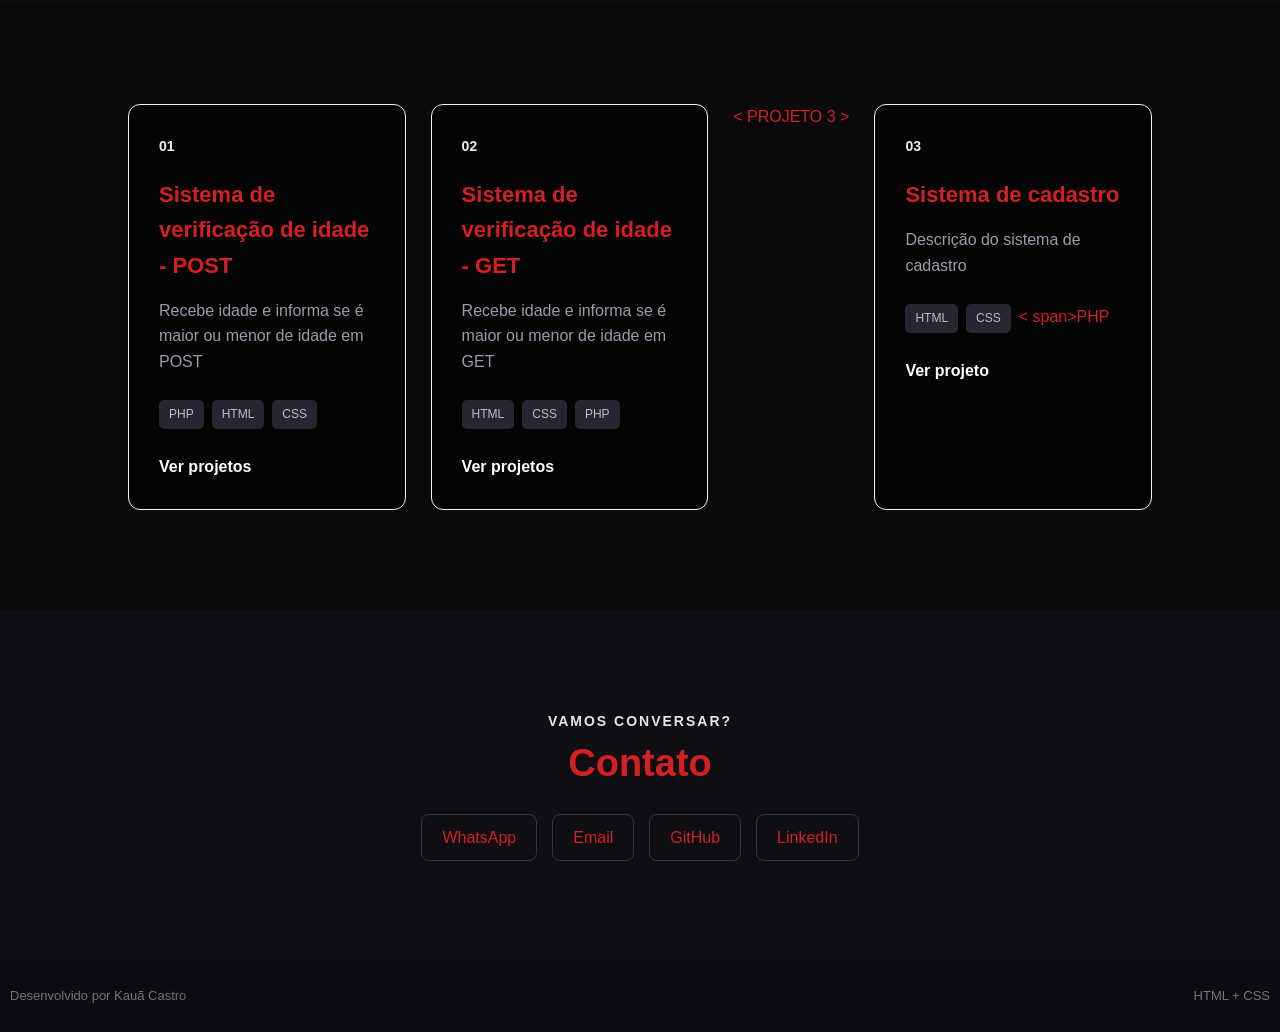
==== commit f335741f: "jj" ====
--- a/index.html
+++ b/index.html
@@ -122,7 +122,7 @@
                 </div>
 
 
-                    <!--   PROJETO 3  >
+                    <  PROJETO 3  >
                     <div class="card">
                         <div class="numero-projeto">
                             03
@@ -133,11 +133,11 @@
                             <span>HTML</span>
                             <span>CSS</span>
                             < span>PHP</span -->
-                        <!--/div>
+                        </div>
                         <a href="idade.php">Ver projeto</a>
                     </div>
                 </div>
-            </section-->
+            </section>
 
             <section id="contato" class="contato">
                 <div class="titulo-secao">
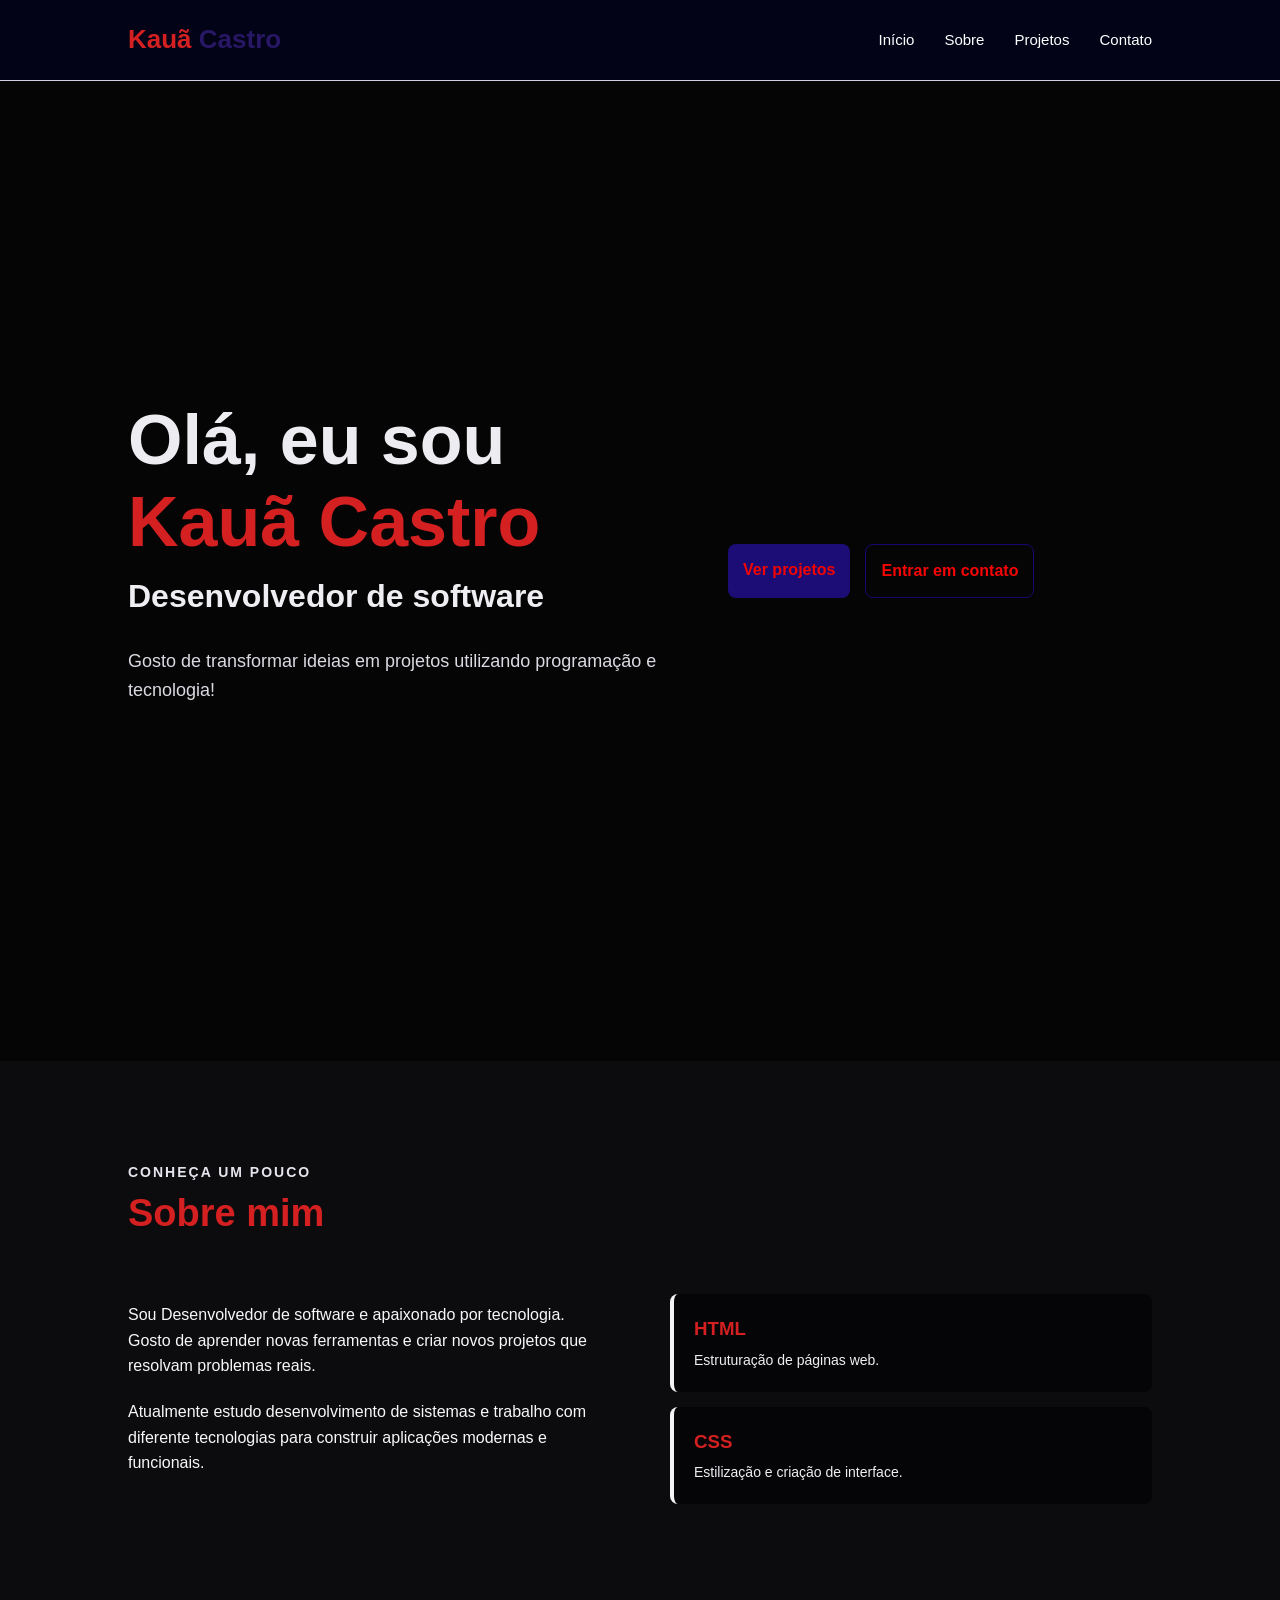
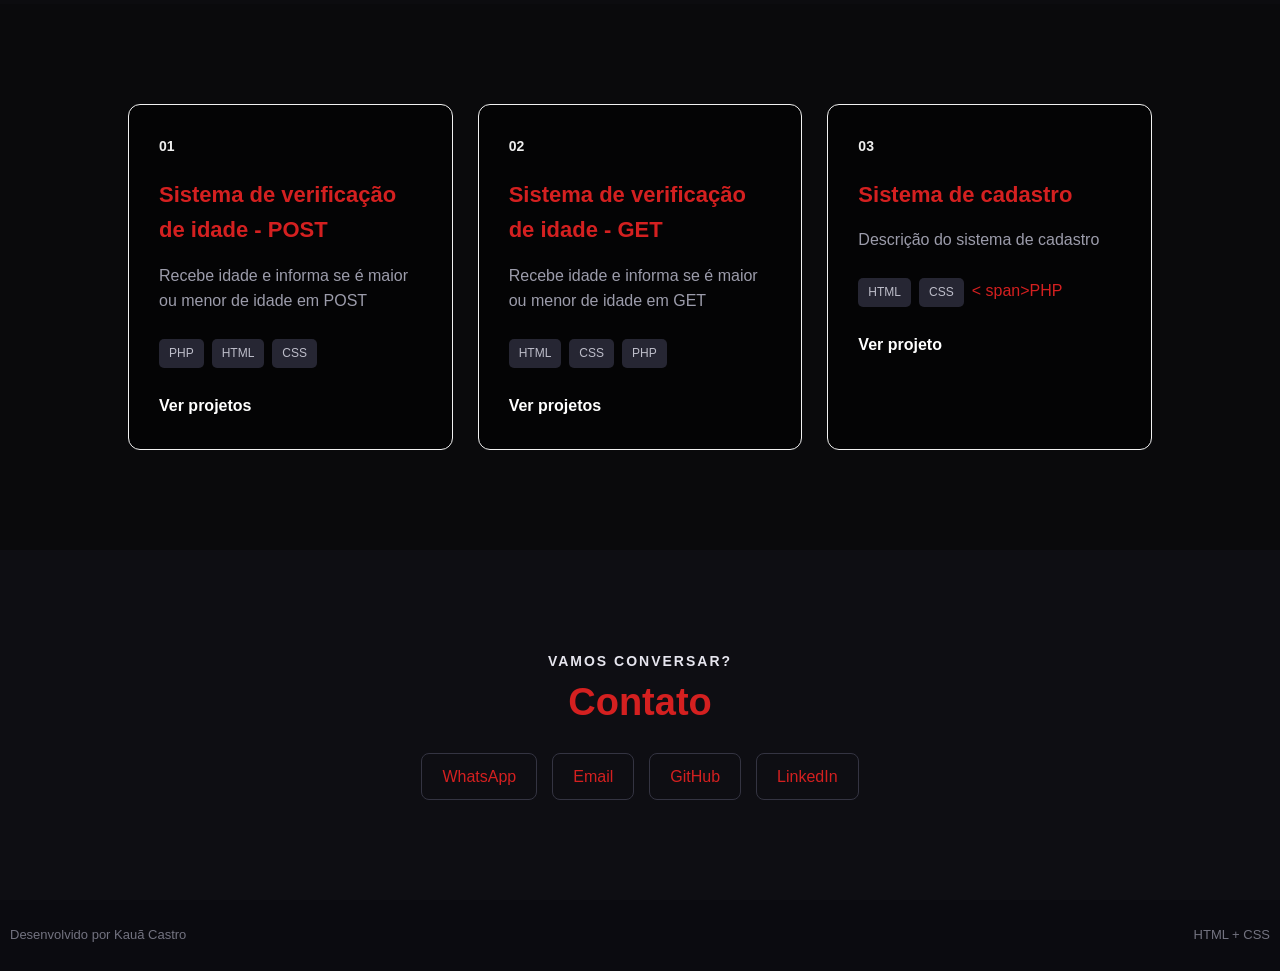
==== commit a8e61c75: "Update index.html" ====
--- a/index.html
+++ b/index.html
@@ -97,7 +97,7 @@
                         <span>HTML</span>
                         <span>CSS</span>
                     </div>
-                    <a href="idade-POST.php">Ver projetos</a>
+                    <a href="idade.php">Ver projetos</a>
                 </div>
 
                 <!-- PROJETO 2-->
@@ -118,11 +118,11 @@
                         <span>CSS</span>
                         <span>PHP</span>
                     </div>
-                    <a href="idade-GET.php">Ver projetos</a>
+                    <a href="idade.php">Ver projetos</a>
                 </div>
 
 
-                    <  PROJETO 3  >
+                    <!--PROJETO 3  -->
                     <div class="card">
                         <div class="numero-projeto">
                             03
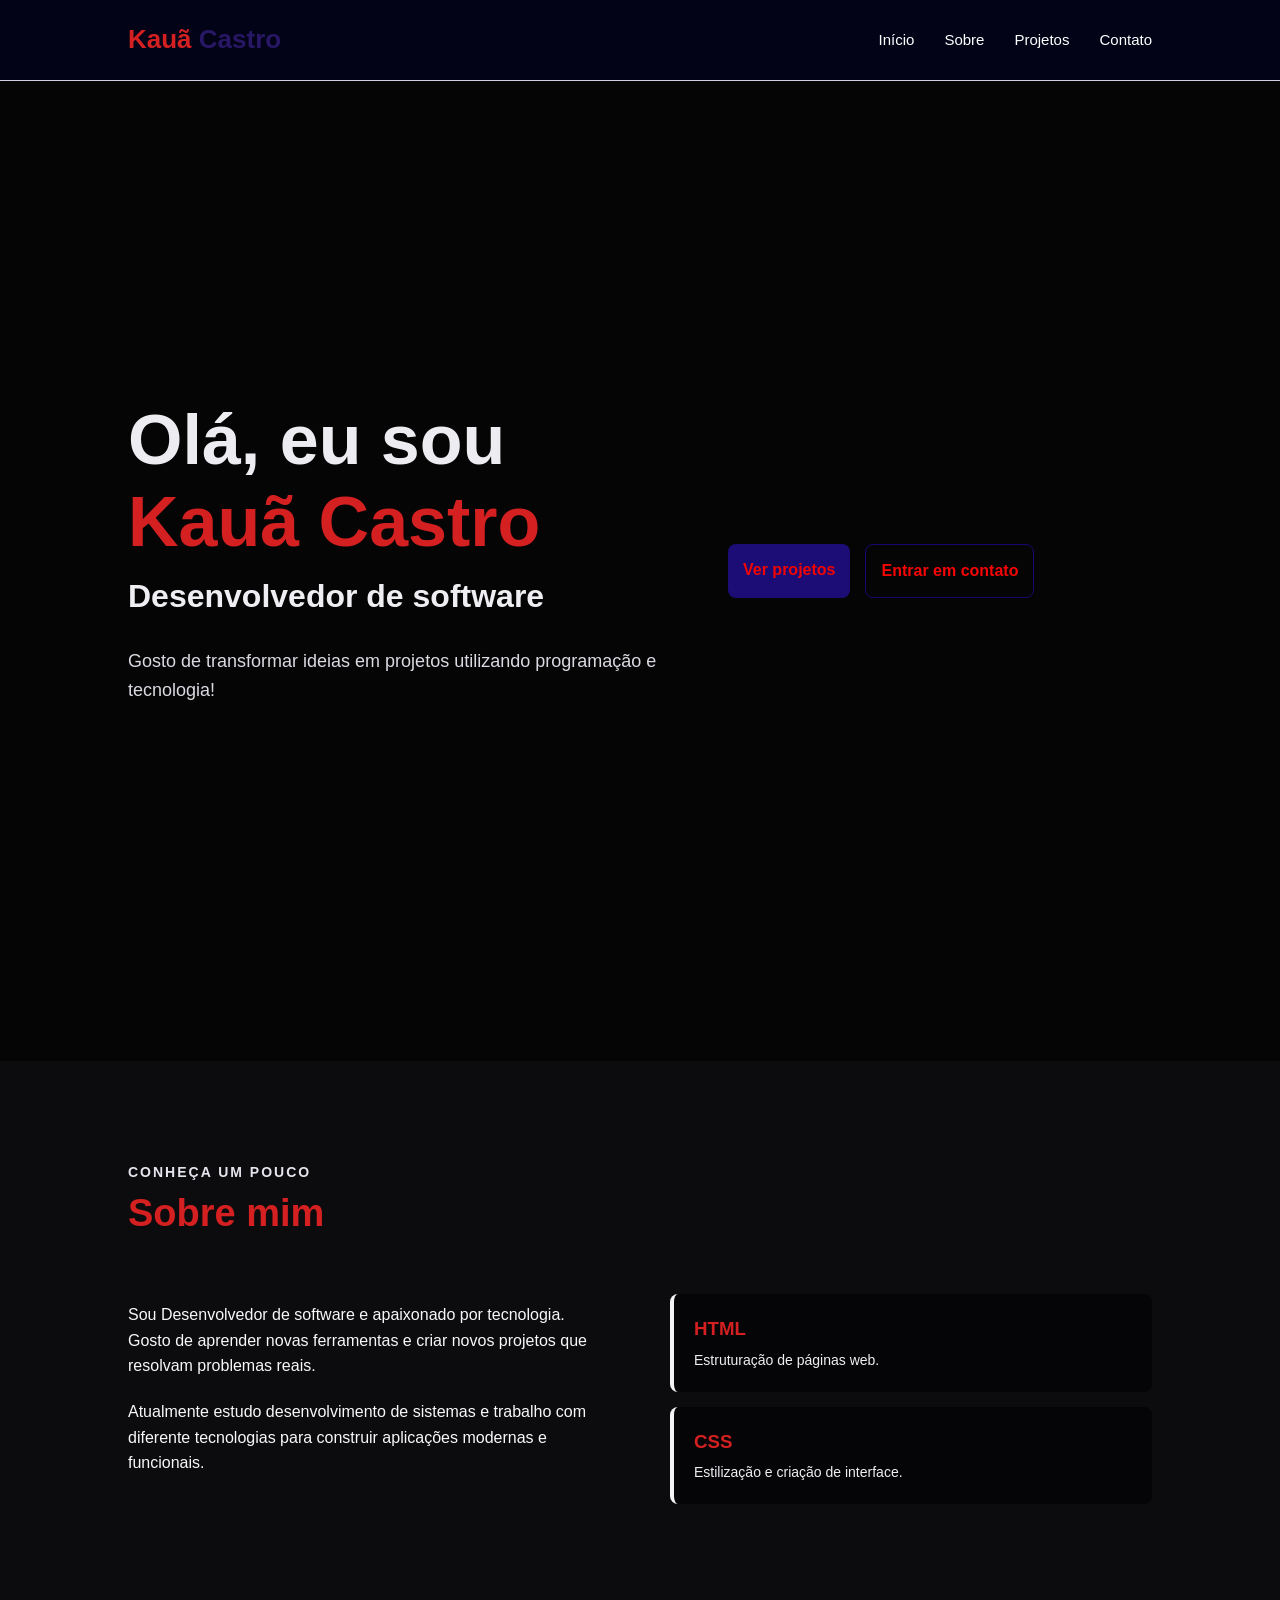
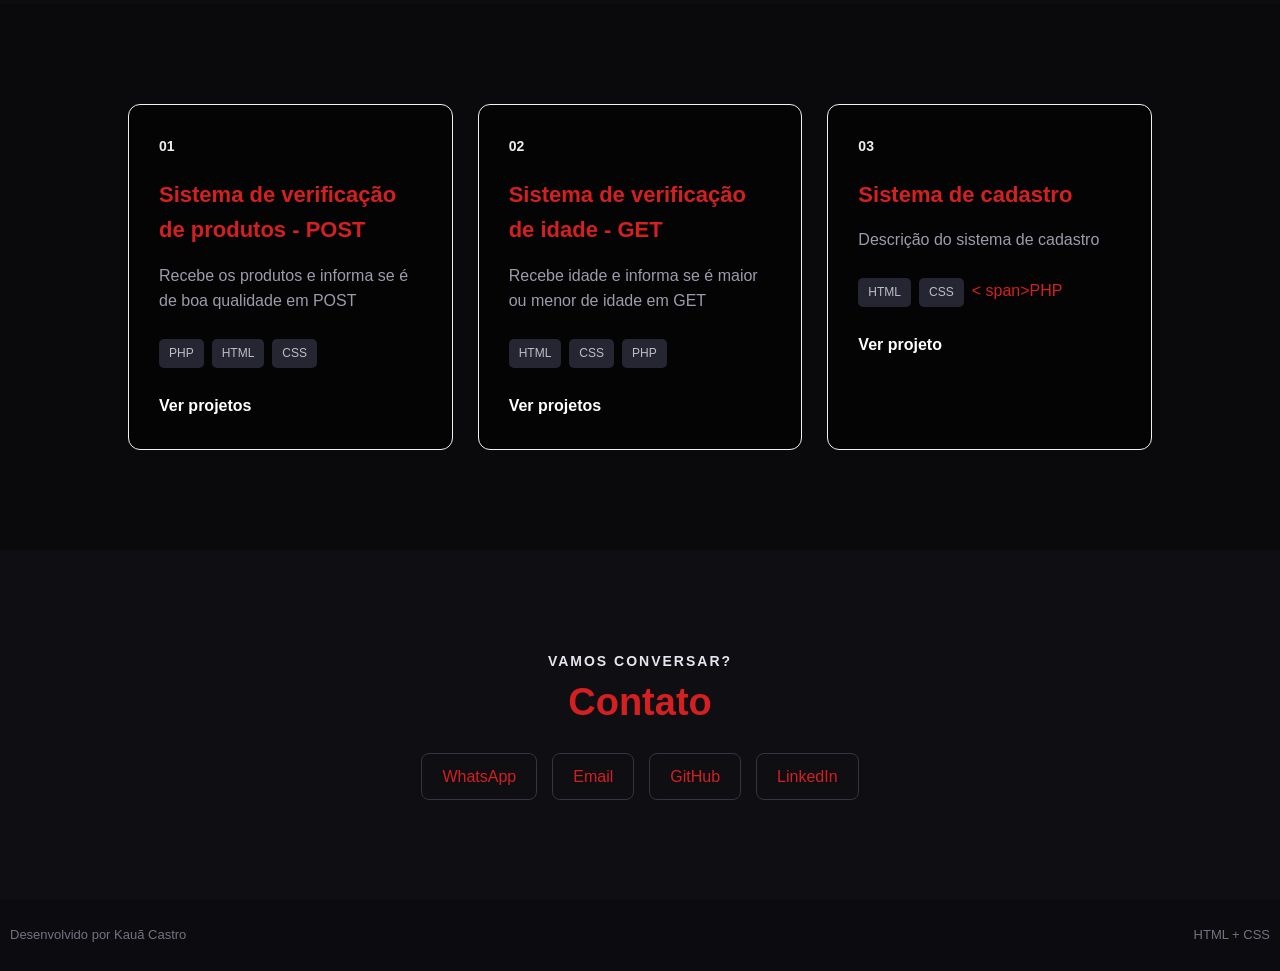
==== commit 16815461: "novas alteração" ====
--- a/index.html
+++ b/index.html
@@ -87,9 +87,9 @@
                         01
                     </div>
 
-                    <h3>Sistema de verificação de idade - POST</h3>
+                    <h3>Sistema de verificação de produtos - POST</h3>
                     <p>
-                        Recebe idade e informa se é maior ou menor de idade em POST
+                        Recebe os produtos e informa se é de boa qualidade em POST
                     </p>
 
                     <div class="tecnologias">
@@ -97,7 +97,7 @@
                         <span>HTML</span>
                         <span>CSS</span>
                     </div>
-                    <a href="idade.php">Ver projetos</a>
+                    <a href="produtos-json.php">Ver projetos</a>
                 </div>
 
                 <!-- PROJETO 2-->
